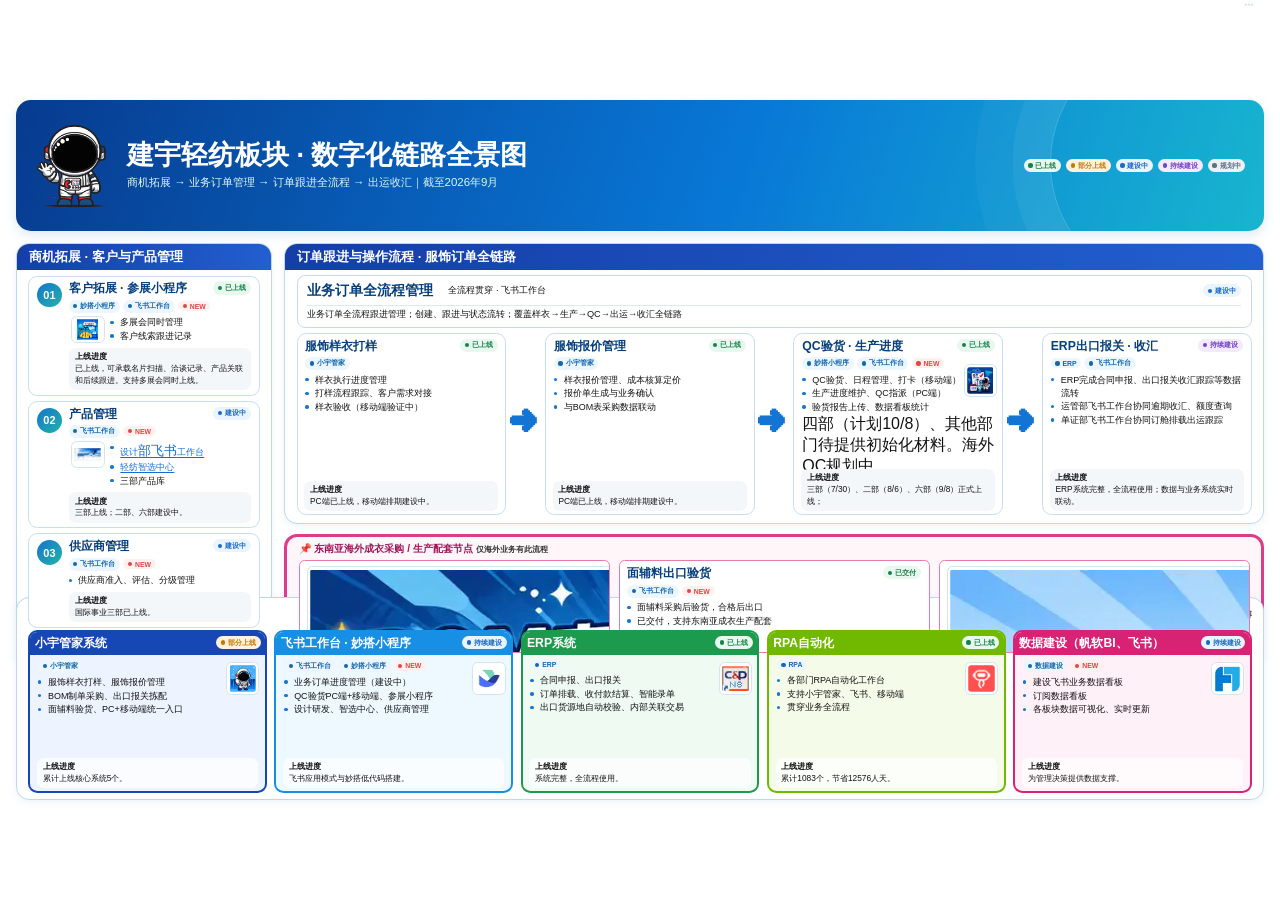
==== kingland-digital-chain-map/index.html @ ddbdbc4a "Add Kingland digital chain map showcase" ====
<!doctype html>
<html lang="zh-CN"><head><meta charset="utf-8"><meta name="viewport" content="width=device-width,initial-scale=1,maximum-scale=1">
<meta name="color-scheme" content="light"><title>建宇轻纺板块 · 数字化链路全景图</title>
<style>
*{box-sizing:border-box}html,body{margin:0;width:100%;height:100%;overflow:hidden;font-family:"Microsoft YaHei","PingFang SC",Arial,sans-serif;background:#fff;color:#111}button,select{font:inherit}.screen{width:100vw;height:100vh;display:grid;place-items:center;background:#fff;overflow:hidden}.stage{container-type:size;width:min(100vw,177.7778vh);height:min(100vh,56.25vw);padding:1.15cqh 1.25cqw;display:grid;grid-template-rows:14.5cqh 1fr 22.5cqh;gap:1.35cqh;background:#fff}.hero{display:flex;align-items:center;gap:1.2cqw;padding:.75cqh 1.5cqw;border-radius:1.2cqw;color:#fff;background:linear-gradient(108deg,#073b8f 0%,#0878d7 58%,#18b5cf 100%);box-shadow:0 .6cqh 1.6cqh #0b5da622;overflow:hidden;position:relative}.hero:after{content:"";position:absolute;right:-3cqw;top:-9cqh;width:20cqw;height:20cqw;border:1px solid #ffffff33;border-radius:50%;box-shadow:0 0 0 3cqw #ffffff0d,0 0 0 6cqw #ffffff08}.hero img{width:6.2cqw;height:12cqh;object-fit:contain;z-index:1}.hero h1{font-size:2.15cqw;line-height:1.1;margin:0 0 .7cqh;font-weight:900}.hero p{font-size:.92cqw;margin:0;color:#e0f7ff}.legend{margin-left:auto;display:flex;gap:.4cqw;z-index:1;flex-wrap:wrap;justify-content:flex-end}.top-grid{display:grid;grid-template-columns:20.5cqw 1fr;gap:1cqw;min-height:0}.right{display:grid;grid-template-rows:1fr 19cqh;gap:1.5cqh;min-width:0}.panel{background:#fff;border:1px solid #bdd7ef;border-radius:1.05cqw;padding:1.05cqh .9cqw;box-shadow:0 .35cqh 1.2cqh #0d65ae12;min-height:0;overflow:hidden}.panel-title{margin:-1.05cqh -.9cqw .85cqh;padding:.72cqh .95cqw;background:linear-gradient(100deg,#153ea7,#225fd0);color:#fff;font-size:1.04cqw;font-weight:900;line-height:1.2}.entry-grid{display:grid;grid-template-rows:repeat(3,auto);align-content:start;gap:.72cqh;height:auto}.process-panel{display:grid;grid-template-rows:auto 7.6cqh 1fr;gap:.72cqh}.process-panel .panel-title{margin-bottom:0}.control-bar{display:grid;grid-template-columns:1fr auto;align-items:center;width:100%;padding:.55cqh .8cqw;text-align:left;border:1px solid #c7d9e8;border-radius:.65cqw;background:#fff;cursor:pointer}.control-main{display:flex;align-items:center;gap:1.2cqw}.control-bar h3{font-size:1.14cqw;color:#063f7b;margin:0}.control-main span,.control-bar p{font-size:.74cqw}.control-bar p{grid-column:1/-1;margin:.2cqh 0 0;padding-top:.25cqh;border-top:1px solid #e1e8ee}.flow-grid{display:grid;grid-template-columns:repeat(4,1fr);gap:3.1cqw;height:100%;overflow:visible}.flow-step{position:relative;min-width:0;height:100%}.flow-arrow{position:absolute;right:-2.45cqw;top:42%;z-index:5;color:#1474d4;font-size:2.2cqw;line-height:1;font-weight:900}.overseas{border:3px solid #df3b8b;background:#fff6fa;padding-top:.8cqh}.overseas-label{margin:-.1cqh 0 .65cqh;color:#9f1558;font-size:.82cqw;font-weight:900}.overseas-label small{font-size:.65cqw;color:#333}.over-grid{display:grid;grid-template-columns:repeat(3,1fr);gap:.7cqw;height:calc(100% - 3cqh)}.plain-title{display:flex;align-items:center;justify-content:space-between;margin-bottom:.75cqh;color:#063f7b;font-size:1.2cqw;font-weight:900}.plain-title span{font-size:.68cqw;color:#222;font-weight:600}.platform-grid{display:grid;grid-template-columns:repeat(5,1fr);gap:.6cqw;height:calc(100% - 3.2cqh)}
.info-card{width:100%;height:100%;display:flex;align-items:flex-start;text-align:left;position:relative;border:1px solid #c7def2;border-radius:.75cqw;background:#fff;color:#111;padding:.7cqh .62cqw;overflow:hidden;cursor:pointer;transition:.18s}.info-card:hover{transform:translateY(-2px);border-color:#168cdf;box-shadow:0 .5cqh 1.4cqh #0878d724}.info-card h3{font-size:.98cqw;line-height:1.18;margin:0;color:#063f7b;font-weight:900}.card-copy{display:flex;flex-direction:column;min-width:0;width:100%;height:100%}.card-head{display:flex;justify-content:space-between;align-items:flex-start;gap:.35cqw;min-height:2.6cqh}.card-head h3{flex:1;min-width:0}.entry{padding-left:3.15cqw;height:auto;min-height:0}.num{position:absolute;left:.62cqw;top:.85cqh;width:2cqw;height:2cqw;border-radius:50%;display:grid;place-items:center;background:linear-gradient(135deg,#1674ca,#20b4aa);color:#fff;font-size:.88cqw}.chips{display:flex;flex-wrap:wrap;gap:.25cqw;min-height:1.6cqh;align-items:center}.chip{display:inline-flex;align-items:center;border-radius:99px;padding:.22cqh .38cqw;font-size:.55cqw;font-weight:900;background:#edf6ff;color:#1268ad;white-space:nowrap}.chip:before{content:"";width:.34cqw;height:.34cqw;border-radius:50%;background:currentColor;margin-right:.23cqw}.chip.online{background:#e8f8ef;color:#14834a}.chip.partial{background:#fff2dc;color:#c47704}.chip.building{background:#e9f4ff;color:#1c69c7}.chip.ongoing{background:#f2eaff;color:#7443c2}.chip.planned{background:#edf1f6;color:#5c6f86}.chip.new{background:#fff0f0;color:#df4646}.summary-list{list-style:none;padding:0!important;width:100%;margin:.45cqh 0 0}.summary-list li{position:relative;display:grid;grid-template-columns:.62cqw minmax(0,1fr);align-items:start;column-gap:.18cqw;min-height:1.45em;margin:.08cqh 0;font-size:.72cqw;line-height:1.45}.summary-list li:before{content:"";width:.28cqw;height:.28cqw;margin-top:.48em;border-radius:50%;background:#1678d2}.summary-list li>span{min-width:0;overflow-wrap:anywhere}.progress{position:absolute;left:.55cqw;right:.55cqw;bottom:.5cqh;margin:0;padding:.42cqh .45cqw;border-radius:.55cqw;background:#f3f7fa;color:#111;font-size:.67cqw;line-height:1.42}.entry .progress{position:static;margin:.62cqh 0 0;padding:.46cqh .5cqw}.module-image{position:absolute;object-fit:contain;padding:.18cqw;border:1px solid #d4e5f2;border-radius:.45cqw;background:#fff;cursor:zoom-in}.entry:has(.module-image) .summary-list{margin-left:3.35cqw;width:calc(100% - 3.35cqw)}.entry .module-image{left:3.35cqw;top:5.6cqh;width:2.7cqw;height:3.9cqh}.flow .module-image,.platform-card .module-image{right:.45cqw;top:4.3cqh;width:2.65cqw;height:2.65cqw}.flow{border-top:1px solid #c7def2}.over{border:1.5px solid #e77bad;border-radius:.45cqw}.over .progress{display:none}.platform-card{border:2px solid var(--accent);padding-top:.7cqh}.platform-card .card-head{margin:-.7cqh -.62cqw .65cqh;padding:.62cqh;background:var(--accent);border-radius:.42cqw .42cqw 0 0}.platform-card .card-head h3{color:#fff}.platform-card .progress{background:#ffffffb8}.platform-grid>div:nth-child(1) .platform-card{--accent:#1746b5!important;background:#eef4ff}.platform-grid>div:nth-child(2) .platform-card{--accent:#168fe5!important;background:#eef9ff}.platform-grid>div:nth-child(3) .platform-card{--accent:#1c9b4f!important;background:#effaf3}.platform-grid>div:nth-child(4) .platform-card{--accent:#70b900!important;background:#f5fbe9}.platform-grid>div:nth-child(5) .platform-card{--accent:#d82375!important;background:#fff1f7}.info-card a,.modal a{color:#126fd1;text-decoration:underline;text-underline-offset:2px}.dim{opacity:.14;filter:grayscale(1)}
.viewer-tools{position:fixed;right:12px;top:0;width:38px;height:12px;z-index:50;opacity:.16;border-radius:0 0 10px 10px;background:#fff;overflow:hidden;transition:.2s}.viewer-tools>span{display:grid;place-items:center;font-size:9px;color:#176bb0}.viewer-tools>div{display:none}.viewer-tools:hover,.viewer-tools:focus-within{right:18px;top:10px;width:auto;height:auto;opacity:.97;padding:8px 10px;border:1px solid #cbe1f1;border-radius:12px;box-shadow:0 10px 30px #174f7725}.viewer-tools:hover>span,.viewer-tools:focus-within>span{display:none}.viewer-tools:hover>div,.viewer-tools:focus-within>div{display:flex;gap:7px}.viewer-tools select,.viewer-tools button{border:1px solid #c7ddeb;background:#fff;color:#285d83;border-radius:8px;padding:6px 9px;font-size:12px}
.modal{position:fixed;inset:0;z-index:100;display:grid;place-items:center;background:#061d35b8;backdrop-filter:blur(5px)}.modal article{position:relative;width:min(1540px,97vw);min-height:min(760px,91vh);max-height:95vh;overflow:auto;background:#fff;border-radius:24px;padding:38px 46px;box-shadow:0 30px 90px #001b2f66}.modal-title-row{display:flex;align-items:center;gap:18px;border-bottom:1px solid #d5e3ed;padding-bottom:18px}.modal h2{margin:0 60px 12px 0;color:#063f7b;font-size:34px}.detail-icon{width:82px;height:82px;object-fit:contain;border:1px solid #d6e4ee;border-radius:16px;padding:7px}.close{position:absolute;right:20px;top:18px;border:0;border-radius:50%;width:42px;height:42px;font-size:26px;cursor:pointer}.modal-content{display:grid;grid-template-columns:minmax(0,1.05fr) minmax(440px,1fr);gap:42px}.modal h4{margin:24px 0 10px;font-size:22px;color:#063f7b}.modal li{line-height:1.75;font-size:19px}.detail-progress{padding:16px;background:#f4f7f9;border-radius:10px;font-size:18px;line-height:1.7}.gallery{display:grid;grid-template-columns:repeat(var(--cols,2),minmax(0,1fr));grid-auto-rows:minmax(0,1fr);gap:10px;height:min(58vh,560px);margin-top:24px;overflow:hidden}.gallery img{width:100%;height:100%;min-height:0;object-fit:contain;border:1px solid #d5e2eb;border-radius:11px;background:#f8fbfd;padding:4px;cursor:zoom-in}.gallery-empty{display:grid;place-items:center;height:100%;border:2px dashed #c8d9e5;border-radius:14px;color:#222}.go{display:inline-block;margin-top:12px;padding:11px 17px;background:#0e70c6;color:#fff!important;border-radius:9px;text-decoration:none!important;font-size:15px}
.lightbox{position:fixed;inset:0;z-index:500;display:grid;grid-template-columns:90px minmax(0,1fr) 90px;grid-template-rows:1fr auto;gap:12px;place-items:center;padding:3vh 2vw;background:#03172de8;backdrop-filter:blur(9px)}.lightbox img{grid-column:2;grid-row:1;max-width:calc(100vw - 220px);max-height:88vh;object-fit:contain;border-radius:14px;background:#fff;box-shadow:0 30px 100px #0008}.lightbox button{border:1px solid #ffffff80;border-radius:50%;background:#ffffff24;color:#fff;cursor:pointer}.lb-close{position:fixed;right:24px;top:20px;width:46px;height:46px;font-size:30px}.lb-nav{width:58px;height:58px;font-size:48px;line-height:.8}.lb-prev{grid-column:1;grid-row:1}.lb-next{grid-column:3;grid-row:1}.lb-count{grid-column:2;grid-row:2;padding:6px 13px;border-radius:999px;background:#ffffff20;color:#fff;font-size:14px;font-weight:800}
@media(max-width:900px){.stage{width:100vw;height:56.25vw;min-width:640px;min-height:360px}.screen{overflow:auto;place-items:start}.modal article{width:96vw;min-height:0;padding:28px 24px}.modal-content{grid-template-columns:1fr;gap:20px}.gallery{height:auto;max-height:48vh;grid-template-columns:repeat(2,1fr)!important;overflow:auto}}
</style></head><body><main class="screen"><div id="stage" class="stage"></div><div class="viewer-tools"><span>•••</span><div><select id="status"><option value="all">全部状态</option><option value="online">已上线</option><option value="partial">部分上线</option><option value="building">建设中</option><option value="ongoing">持续建设</option><option value="planned">规划中</option></select><select id="tool"><option value="all">全部工具</option></select><button id="reset">恢复筛选</button></div></div></main><div id="overlay"></div>
<script>
const DATA={"title":"建宇轻纺板块 · 数字化链路全景图","subtitle":"商机拓展 → 业务订单管理 → 订单跟进全流程 → 出运收汇｜截至2026年9月","entries":[{"id":"customer","num":"01","title":"客户拓展 · 参展小程序","status":"online","statusText":"已上线","tools":["妙搭小程序","飞书工作台"],"new":true,"summary":["多展会同时管理","客户线索跟进记录"],"progress":"已上线，可承载名片扫描、洽谈记录、产品关联和后续跟进。支持多展会同时上线。","image":"[data-uri]","url":"https://iwmu7k4fj26.feishuapp.com/app/app_4js9z3rcrcaxn","gallery":[]},{"id":"product","num":"02","title":"产品管理","status":"building","statusText":"建设中","tools":["飞书工作台"],"new":true,"summary":["\u003ca href=\"https://iwmu7k4fj26.feishu.cn/app/NVigbwoYfaCZFVsoIWEci5drnWc?lang=zh-CN&amp;open_in_browser=true&amp;pageId=pgeBwVroTrKCmUpT\" target=\"_blank\" rel=\"noopener noreferrer\">设计\u003cfont size=\"2\">部飞书\u003c/font>工作台\u003c/a>","\u003ca href=\"https://iwmu7k4fj26.feishu.cn/app/D4cKbx2XtaRmTgs2O4Jc9wPCnkU?pageId=pgeB2h9UZFYp2Id9\" target=\"_blank\" rel=\"noopener noreferrer\">轻纺智选中心\u003c/a>","三部产品库"],"progress":"三部上线；二部、六部建设中。","image":"[data-uri]","gallery":["[data-uri]","[data-uri]","[data-uri]"]},{"id":"supplier","num":"03","title":"供应商管理","status":"building","statusText":"建设中","tools":["飞书工作台"],"new":true,"summary":["供应商准入、评估、分级管理"],"progress":"国际事业三部已上线。","gallery":["[data-uri]"]}],"flow":[{"id":"order","title":"业务订单全流程管理","status":"building","statusText":"建设中","tools":["飞书工作台"],"summary":["业务订单全流程跟进管理；创建、跟进与状态流转；覆盖样衣→生产→QC→出运→收汇全链路"],"progress":"","color":"#176fc8","gallery":[]},{"id":"sample","title":"服饰样衣打样","status":"online","statusText":"已上线","tools":["小宇管家"],"summary":["样衣执行进度管理","打样流程跟踪、客户需求对接","样衣验收（移动端验证中）"],"progress":"PC端已上线，移动端排期建设中。","color":"#2c8bd6","gallery":[]},{"id":"quote","title":"服饰报价管理","status":"online","statusText":"已上线","tools":["小宇管家"],"summary":["样衣报价管理、成本核算定价","报价单生成与业务确认","与BOM表采购数据联动\u003cbr>"],"progress":"PC端已上线，移动端排期建设中。","color":"#17a69d","gallery":[]},{"id":"qc","title":"QC验货 · 生产进度","status":"online","statusText":"已上线","tools":["妙搭小程序","飞书工作台"],"new":true,"summary":["QC验货、日程管理、打卡（移动端）","生产进度维护、QC指派（PC端）","验货报告上传、数据看板统计"],"progress":"三部（7/30）、二部（8/6）、六部（9/8）正式上线；\u003cdiv>四部（计划10/8）、其他部门待提供初始化材料。海外QC规划中。\u003c/div>","color":"#178e74","image":"[data-uri]","gallery":["[data-uri]","[data-uri]","[data-uri]","[data-uri]","[data-uri]","[data-uri]","[data-uri]","[data-uri]","[data-uri]"]},{"id":"erp-flow","title":"ERP出口报关 · 收汇","status":"ongoing","statusText":"持续建设","tools":["ERP","飞书工作台"],"summary":["ERP完成合同申报、出口报关收汇跟踪等数据流转","运管部飞书工作台协同逾期收汇、额度查询","单证部飞书工作台协同订舱排载出运跟踪"],"progress":"ERP系统完整，全流程使用；数据与业务系统实时联动。","color":"#1267a7","gallery":[]}],"overseas":[{"id":"bom","title":"BOM表制单采购及询价系统","status":"online","statusText":"已上线","tools":["小宇管家"],"new":true,"summary":["BOM生成→采购汇总→自动拆单询价","4/8正式上线，二/四/六/八部已开始使用"],"progress":"面向东南亚海外成衣采购和生产配套。","gallery":["[data-uri]"],"image":"[data-uri]"},{"id":"fabric","title":"面辅料出口验货","status":"online","statusText":"已交付","tools":["飞书工作台"],"new":true,"summary":["面辅料采购后验货，合格后出口","已交付，支持东南亚成衣生产配套"],"progress":"连接国内面辅料采购、验货与海外生产。","gallery":[]},{"id":"customs","title":"出口报关拣配系统","status":"online","statusText":"已上线","tools":["小宇管家","妙搭小程序"],"new":true,"summary":["4/18大版本优化上线，申报要素智能匹配","二部全流程使用，三部试单成功"],"progress":"支持出口报关、拣配及配套面辅料出口。","gallery":["[data-uri]"],"image":"[data-uri]"}],"platform":[{"id":"xiaoyu","title":"小宇管家系统","status":"partial","statusText":"部分上线","tools":["小宇管家"],"summary":["服饰样衣打样、服饰报价管理","BOM制单采购、出口报关拣配","面辅料验货、PC+移动端统一入口"],"progress":"累计上线核心系统5个。","color":"#155fc1","image":"[data-uri]","gallery":["[data-uri]"]},{"id":"feishu","title":"飞书工作台 · 妙搭小程序","status":"building","statusText":"持续建设","tools":["飞书工作台","妙搭小程序"],"new":true,"summary":["业务订单进度管理（建设中）","QC验货PC端+移动端、参展小程序","设计研发、智选中心、供应商管理"],"progress":"飞书应用模式与妙搭低代码搭建。","color":"#218ee0","gallery":[],"image":"[data-uri]"},{"id":"erp","title":"ERP系统","status":"online","statusText":"已上线","tools":["ERP"],"summary":["合同申报、出口报关","订单排载、收付款结算、智能录单","出口货源地自动校验、内部关联交易"],"progress":"系统完整，全流程使用。","color":"#159671","gallery":[],"image":"[data-uri]"},{"id":"rpa","title":"RPA自动化","status":"online","statusText":"已上线","tools":["RPA"],"summary":["各部门RPA自动化工作台","支持小宇管家、飞书、移动端","贯穿业务全流程"],"progress":"累计1083个，节省12576人天。","color":"#57aa35","gallery":[],"image":"[data-uri]"},{"id":"data","title":"数据建设（帆软BI、飞书）","status":"building","statusText":"持续建设","tools":["数据建设"],"new":true,"summary":["建设飞书业务数据看板","订阅数据看板","各板块数据可视化、实时更新"],"progress":"为管理决策提供数据支撑。","color":"#3768b7","gallery":[],"image":"[data-uri]"}],"sectionTitles":{"entries":"商机拓展 · 客户与产品管理","process":"订单跟进与操作流程 · 服饰订单全链路","overseas":"东南亚海外成衣采购 / 生产配套节点","platform":"系统底座与载体分布"}}; const ASTRONAUT="[data-uri]";
const esc=s=>String(s??'').replace(/[&<>"']/g,c=>({'&':'&amp;','<':'&lt;','>':'&gt;','"':'&quot;',"'":'&#39;'}[c]));
const chip=(text,kind='tool')=>'<span class="chip '+esc(kind)+'">'+esc(text)+'</span>';
const rich=s=>String(s??'');
function card(item,kind,group){const image=item.image?'<img class="module-image" src="'+item.image+'" alt="模块图标" data-zoom="'+encodeURIComponent(item.image)+'">':'';return '<div class="info-card '+kind+(item.image?' has-image':'')+'" role="button" tabindex="0" data-group="'+group+'" data-id="'+esc(item.id)+'" data-status="'+esc(item.status)+'" data-tools="'+esc(item.tools.join('|'))+'" style="--accent:'+(item.color||'#1b78ca')+'">'+(item.num?'<b class="num">'+esc(item.num)+'</b>':'')+'<div class="card-copy"><div class="card-head"><h3>'+rich(item.title)+'</h3>'+chip(item.statusText,item.status)+'</div><div class="chips">'+item.tools.map(x=>chip(x)).join('')+(item.new?chip('NEW','new'):'')+'</div><ul class="summary-list">'+item.summary.map(x=>'<li><span>'+rich(x)+'</span></li>').join('')+'</ul><p class="progress"><strong>上线进度</strong><br>'+rich(item.progress||'—')+'</p></div>'+image+'</div>'}
function render(){const t=DATA.sectionTitles||{};const control=DATA.flow[0],steps=DATA.flow.slice(1);document.getElementById('stage').innerHTML='<header class="hero"><img src="'+ASTRONAUT+'" alt="KINGLAND宇航员IP"><div><h1>'+rich(DATA.title)+'</h1><p>'+rich(DATA.subtitle)+'</p></div><div class="legend">'+[['已上线','online'],['部分上线','partial'],['建设中','building'],['持续建设','ongoing'],['规划中','planned']].map(x=>chip(x[0],x[1])).join('')+'</div></header><div class="top-grid"><section class="panel entries"><div class="panel-title">'+rich(t.entries||'商机拓展 · 客户与产品管理')+'</div><div class="entry-grid">'+DATA.entries.map(x=>card(x,'entry','entries')).join('')+'</div></section><div class="right"><section class="panel process-panel"><div class="panel-title">'+rich(t.process||'订单跟进与操作流程 · 服饰订单全链路')+'</div><div class="control-bar" role="button" tabindex="0" data-group="flow" data-id="'+esc(control.id)+'" data-status="'+esc(control.status)+'" data-tools="'+esc(control.tools.join('|'))+'"><div class="control-main"><h3>'+rich(control.title)+'</h3><span>全流程贯穿 · '+esc(control.tools.join(' · '))+'</span></div>'+chip(control.statusText,control.status)+'<p>'+control.summary.map(rich).join('；')+'</p></div><div class="flow-grid">'+steps.map((x,i)=>'<div class="flow-step">'+card(x,'flow','flow')+(i<steps.length-1?'<span class="flow-arrow">➜</span>':'')+'</div>').join('')+'</div></section><section class="panel overseas"><div class="overseas-label">📌 '+rich(t.overseas||'东南亚海外成衣采购 / 生产配套节点')+' <small>仅海外业务有此流程</small></div><div class="over-grid">'+DATA.overseas.map(x=>card(x,'over','overseas')).join('')+'</div></section></div></div><section class="panel platform"><div class="plain-title">'+rich(t.platform||'系统底座与载体分布')+'<span>点击查看系统承载内容</span></div><div class="platform-grid">'+DATA.platform.map(x=>'<div>'+card(x,'platform-card','platform')+'</div>').join('')+'</div></section>';bindCards()}
const allItems=[...DATA.entries,...DATA.flow,...DATA.overseas,...DATA.platform];let light={images:[],index:0};
function itemOf(group,id){return DATA[group].find(x=>x.id===id)}
function bindCards(){document.querySelectorAll('[data-group][data-id]').forEach(el=>{el.addEventListener('click',e=>{const z=e.target.closest('[data-zoom]');if(z){e.stopPropagation();openLight([decodeURIComponent(z.dataset.zoom)],0);return}const a=e.target.closest('a');if(a)return;openModal(itemOf(el.dataset.group,el.dataset.id))});el.addEventListener('keydown',e=>{if(e.key==='Enter'||e.key===' '){e.preventDefault();openModal(itemOf(el.dataset.group,el.dataset.id))}})})}
function galleryCols(n){return n<=1?1:n<=4?2:n<=9?3:4}
function openModal(x){if(!x)return;const imgs=(x.gallery||[]).filter(Boolean);document.getElementById('overlay').innerHTML='<div class="modal"><article><button class="close" aria-label="关闭">×</button><div class="modal-title-row">'+(x.image?'<img class="detail-icon" src="'+x.image+'">':'')+'<div><h2>'+rich(x.title)+'</h2><div class="chips">'+chip(x.statusText,x.status)+x.tools.map(v=>chip(v)).join('')+'</div></div></div><div class="modal-content"><div><h4>功能内容</h4><ul>'+x.summary.map(v=>'<li>'+rich(v)+'</li>').join('')+'</ul><div class="detail-progress"><strong>上线进度</strong><br>'+rich(x.progress||'—')+'</div>'+(x.url?'<a class="go" href="'+esc(x.url)+'" target="_blank" rel="noopener">打开关联页面 ↗</a>':'')+'</div><div class="gallery" style="--cols:'+galleryCols(imgs.length)+'">'+(imgs.length?imgs.map((src,i)=>'<img src="'+src+'" data-gallery="'+i+'" alt="展示图片 '+(i+1)+'">').join(''):'<div class="gallery-empty">暂无展示图片</div>')+'</div></div></article></div>';const modal=document.querySelector('.modal');modal.querySelector('.close').onclick=()=>overlay.innerHTML='';modal.addEventListener('click',e=>{if(e.target===modal)overlay.innerHTML=''});modal.querySelectorAll('[data-gallery]').forEach(el=>el.onclick=()=>openLight(imgs,+el.dataset.gallery))}
function openLight(images,index=0){light={images,index};drawLight()}
function drawLight(){const src=light.images[light.index];document.getElementById('overlay').innerHTML='<div class="lightbox"><button class="lb-close" aria-label="关闭">×</button>'+(light.images.length>1?'<button class="lb-nav lb-prev" aria-label="上一张">‹</button><button class="lb-nav lb-next" aria-label="下一张">›</button>':'')+'<img src="'+src+'" alt="放大图片"><span class="lb-count">'+(light.index+1)+' / '+light.images.length+'</span></div>';document.querySelector('.lb-close').onclick=()=>overlay.innerHTML='';document.querySelector('.lb-prev')?.addEventListener('click',()=>move(-1));document.querySelector('.lb-next')?.addEventListener('click',()=>move(1));let start=0;const box=document.querySelector('.lightbox');box.addEventListener('touchstart',e=>start=e.touches[0].clientX,{passive:true});box.addEventListener('touchend',e=>{const d=e.changedTouches[0].clientX-start;if(Math.abs(d)>45)move(d>0?-1:1)},{passive:true})}
function move(d){light.index=(light.index+d+light.images.length)%light.images.length;drawLight()}
document.addEventListener('keydown',e=>{if(!document.querySelector('.lightbox'))return;if(e.key==='ArrowLeft')move(-1);if(e.key==='ArrowRight')move(1);if(e.key==='Escape')overlay.innerHTML=''})
const tools=[...new Set(allItems.flatMap(x=>x.tools))];document.getElementById('tool').insertAdjacentHTML('beforeend',tools.map(x=>'<option>'+esc(x)+'</option>').join(''));
function filter(){const s=status.value,t=tool.value;document.querySelectorAll('[data-status]').forEach(el=>el.classList.toggle('dim',(s!=='all'&&el.dataset.status!==s)||(t!=='all'&&!el.dataset.tools.split('|').includes(t))))}status.onchange=tool.onchange=filter;reset.onclick=()=>{status.value=tool.value='all';filter()};render();

</script></body></html>
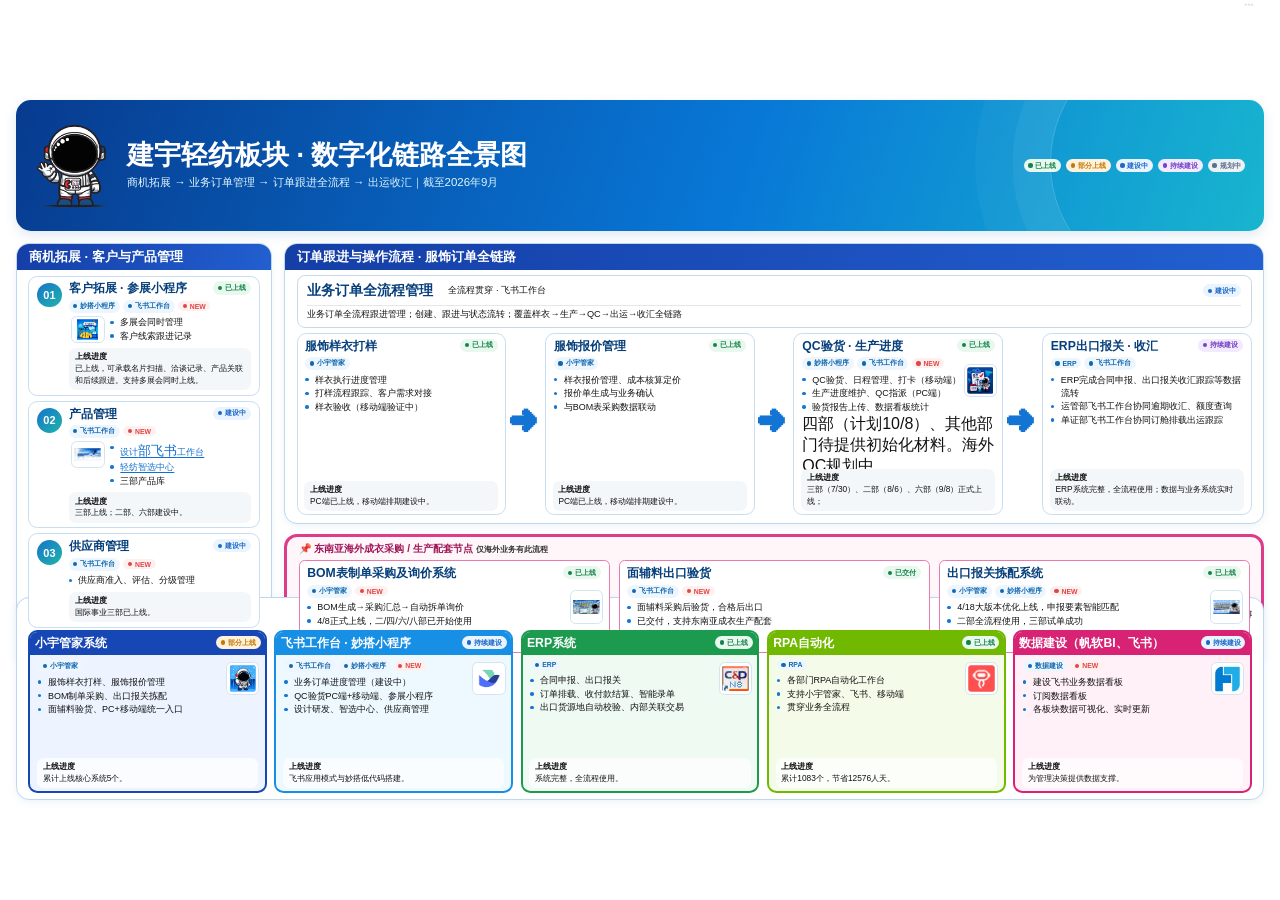
==== commit eee830f6: "Fix overseas card image proportions" ====
--- a/kingland-digital-chain-map/index.html
+++ b/kingland-digital-chain-map/index.html
@@ -7,6 +7,7 @@
 .viewer-tools{position:fixed;right:12px;top:0;width:38px;height:12px;z-index:50;opacity:.16;border-radius:0 0 10px 10px;background:#fff;overflow:hidden;transition:.2s}.viewer-tools>span{display:grid;place-items:center;font-size:9px;color:#176bb0}.viewer-tools>div{display:none}.viewer-tools:hover,.viewer-tools:focus-within{right:18px;top:10px;width:auto;height:auto;opacity:.97;padding:8px 10px;border:1px solid #cbe1f1;border-radius:12px;box-shadow:0 10px 30px #174f7725}.viewer-tools:hover>span,.viewer-tools:focus-within>span{display:none}.viewer-tools:hover>div,.viewer-tools:focus-within>div{display:flex;gap:7px}.viewer-tools select,.viewer-tools button{border:1px solid #c7ddeb;background:#fff;color:#285d83;border-radius:8px;padding:6px 9px;font-size:12px}
 .modal{position:fixed;inset:0;z-index:100;display:grid;place-items:center;background:#061d35b8;backdrop-filter:blur(5px)}.modal article{position:relative;width:min(1540px,97vw);min-height:min(760px,91vh);max-height:95vh;overflow:auto;background:#fff;border-radius:24px;padding:38px 46px;box-shadow:0 30px 90px #001b2f66}.modal-title-row{display:flex;align-items:center;gap:18px;border-bottom:1px solid #d5e3ed;padding-bottom:18px}.modal h2{margin:0 60px 12px 0;color:#063f7b;font-size:34px}.detail-icon{width:82px;height:82px;object-fit:contain;border:1px solid #d6e4ee;border-radius:16px;padding:7px}.close{position:absolute;right:20px;top:18px;border:0;border-radius:50%;width:42px;height:42px;font-size:26px;cursor:pointer}.modal-content{display:grid;grid-template-columns:minmax(0,1.05fr) minmax(440px,1fr);gap:42px}.modal h4{margin:24px 0 10px;font-size:22px;color:#063f7b}.modal li{line-height:1.75;font-size:19px}.detail-progress{padding:16px;background:#f4f7f9;border-radius:10px;font-size:18px;line-height:1.7}.gallery{display:grid;grid-template-columns:repeat(var(--cols,2),minmax(0,1fr));grid-auto-rows:minmax(0,1fr);gap:10px;height:min(58vh,560px);margin-top:24px;overflow:hidden}.gallery img{width:100%;height:100%;min-height:0;object-fit:contain;border:1px solid #d5e2eb;border-radius:11px;background:#f8fbfd;padding:4px;cursor:zoom-in}.gallery-empty{display:grid;place-items:center;height:100%;border:2px dashed #c8d9e5;border-radius:14px;color:#222}.go{display:inline-block;margin-top:12px;padding:11px 17px;background:#0e70c6;color:#fff!important;border-radius:9px;text-decoration:none!important;font-size:15px}
 .lightbox{position:fixed;inset:0;z-index:500;display:grid;grid-template-columns:90px minmax(0,1fr) 90px;grid-template-rows:1fr auto;gap:12px;place-items:center;padding:3vh 2vw;background:#03172de8;backdrop-filter:blur(9px)}.lightbox img{grid-column:2;grid-row:1;max-width:calc(100vw - 220px);max-height:88vh;object-fit:contain;border-radius:14px;background:#fff;box-shadow:0 30px 100px #0008}.lightbox button{border:1px solid #ffffff80;border-radius:50%;background:#ffffff24;color:#fff;cursor:pointer}.lb-close{position:fixed;right:24px;top:20px;width:46px;height:46px;font-size:30px}.lb-nav{width:58px;height:58px;font-size:48px;line-height:.8}.lb-prev{grid-column:1;grid-row:1}.lb-next{grid-column:3;grid-row:1}.lb-count{grid-column:2;grid-row:2;padding:6px 13px;border-radius:999px;background:#ffffff20;color:#fff;font-size:14px;font-weight:800}
+.over .module-image{right:.45cqw;top:4.15cqh;width:2.65cqw;height:2.65cqw}.over:has(.module-image) .summary-list{padding-right:3.05cqw!important}
 @media(max-width:900px){.stage{width:100vw;height:56.25vw;min-width:640px;min-height:360px}.screen{overflow:auto;place-items:start}.modal article{width:96vw;min-height:0;padding:28px 24px}.modal-content{grid-template-columns:1fr;gap:20px}.gallery{height:auto;max-height:48vh;grid-template-columns:repeat(2,1fr)!important;overflow:auto}}
 </style></head><body><main class="screen"><div id="stage" class="stage"></div><div class="viewer-tools"><span>•••</span><div><select id="status"><option value="all">全部状态</option><option value="online">已上线</option><option value="partial">部分上线</option><option value="building">建设中</option><option value="ongoing">持续建设</option><option value="planned">规划中</option></select><select id="tool"><option value="all">全部工具</option></select><button id="reset">恢复筛选</button></div></div></main><div id="overlay"></div>
 <script>
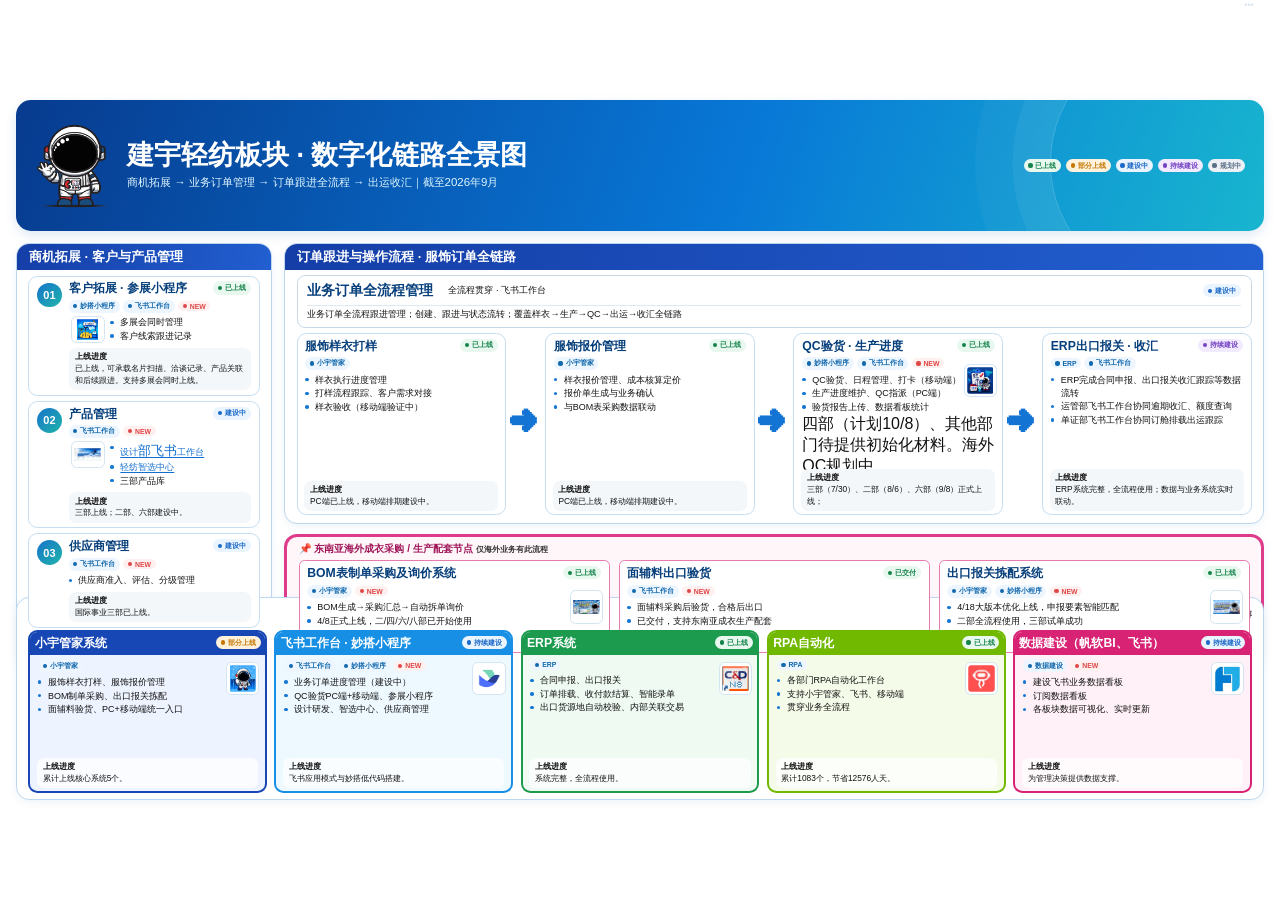
==== commit c366c442: "Use stable auto-updating entry for Feishu embed" ====
--- a/kingland-digital-chain-map/index.html
+++ b/kingland-digital-chain-map/index.html
@@ -1,32 +1,36 @@
 <!doctype html>
-<html lang="zh-CN"><head><meta charset="utf-8"><meta name="viewport" content="width=device-width,initial-scale=1,maximum-scale=1">
-<meta name="color-scheme" content="light"><title>建宇轻纺板块 · 数字化链路全景图</title>
+<html lang="zh-CN">
+<head>
+<meta charset="utf-8">
+<meta name="viewport" content="width=device-width,initial-scale=1,maximum-scale=1">
+<meta http-equiv="Cache-Control" content="no-cache, no-store, must-revalidate">
+<meta http-equiv="Pragma" content="no-cache">
+<meta http-equiv="Expires" content="0">
+<title>建宇轻纺板块 · 数字化链路全景图</title>
 <style>
-*{box-sizing:border-box}html,body{margin:0;width:100%;height:100%;overflow:hidden;font-family:"Microsoft YaHei","PingFang SC",Arial,sans-serif;background:#fff;color:#111}button,select{font:inherit}.screen{width:100vw;height:100vh;display:grid;place-items:center;background:#fff;overflow:hidden}.stage{container-type:size;width:min(100vw,177.7778vh);height:min(100vh,56.25vw);padding:1.15cqh 1.25cqw;display:grid;grid-template-rows:14.5cqh 1fr 22.5cqh;gap:1.35cqh;background:#fff}.hero{display:flex;align-items:center;gap:1.2cqw;padding:.75cqh 1.5cqw;border-radius:1.2cqw;color:#fff;background:linear-gradient(108deg,#073b8f 0%,#0878d7 58%,#18b5cf 100%);box-shadow:0 .6cqh 1.6cqh #0b5da622;overflow:hidden;position:relative}.hero:after{content:"";position:absolute;right:-3cqw;top:-9cqh;width:20cqw;height:20cqw;border:1px solid #ffffff33;border-radius:50%;box-shadow:0 0 0 3cqw #ffffff0d,0 0 0 6cqw #ffffff08}.hero img{width:6.2cqw;height:12cqh;object-fit:contain;z-index:1}.hero h1{font-size:2.15cqw;line-height:1.1;margin:0 0 .7cqh;font-weight:900}.hero p{font-size:.92cqw;margin:0;color:#e0f7ff}.legend{margin-left:auto;display:flex;gap:.4cqw;z-index:1;flex-wrap:wrap;justify-content:flex-end}.top-grid{display:grid;grid-template-columns:20.5cqw 1fr;gap:1cqw;min-height:0}.right{display:grid;grid-template-rows:1fr 19cqh;gap:1.5cqh;min-width:0}.panel{background:#fff;border:1px solid #bdd7ef;border-radius:1.05cqw;padding:1.05cqh .9cqw;box-shadow:0 .35cqh 1.2cqh #0d65ae12;min-height:0;overflow:hidden}.panel-title{margin:-1.05cqh -.9cqw .85cqh;padding:.72cqh .95cqw;background:linear-gradient(100deg,#153ea7,#225fd0);color:#fff;font-size:1.04cqw;font-weight:900;line-height:1.2}.entry-grid{display:grid;grid-template-rows:repeat(3,auto);align-content:start;gap:.72cqh;height:auto}.process-panel{display:grid;grid-template-rows:auto 7.6cqh 1fr;gap:.72cqh}.process-panel .panel-title{margin-bottom:0}.control-bar{display:grid;grid-template-columns:1fr auto;align-items:center;width:100%;padding:.55cqh .8cqw;text-align:left;border:1px solid #c7d9e8;border-radius:.65cqw;background:#fff;cursor:pointer}.control-main{display:flex;align-items:center;gap:1.2cqw}.control-bar h3{font-size:1.14cqw;color:#063f7b;margin:0}.control-main span,.control-bar p{font-size:.74cqw}.control-bar p{grid-column:1/-1;margin:.2cqh 0 0;padding-top:.25cqh;border-top:1px solid #e1e8ee}.flow-grid{display:grid;grid-template-columns:repeat(4,1fr);gap:3.1cqw;height:100%;overflow:visible}.flow-step{position:relative;min-width:0;height:100%}.flow-arrow{position:absolute;right:-2.45cqw;top:42%;z-index:5;color:#1474d4;font-size:2.2cqw;line-height:1;font-weight:900}.overseas{border:3px solid #df3b8b;background:#fff6fa;padding-top:.8cqh}.overseas-label{margin:-.1cqh 0 .65cqh;color:#9f1558;font-size:.82cqw;font-weight:900}.overseas-label small{font-size:.65cqw;color:#333}.over-grid{display:grid;grid-template-columns:repeat(3,1fr);gap:.7cqw;height:calc(100% - 3cqh)}.plain-title{display:flex;align-items:center;justify-content:space-between;margin-bottom:.75cqh;color:#063f7b;font-size:1.2cqw;font-weight:900}.plain-title span{font-size:.68cqw;color:#222;font-weight:600}.platform-grid{display:grid;grid-template-columns:repeat(5,1fr);gap:.6cqw;height:calc(100% - 3.2cqh)}
-.info-card{width:100%;height:100%;display:flex;align-items:flex-start;text-align:left;position:relative;border:1px solid #c7def2;border-radius:.75cqw;background:#fff;color:#111;padding:.7cqh .62cqw;overflow:hidden;cursor:pointer;transition:.18s}.info-card:hover{transform:translateY(-2px);border-color:#168cdf;box-shadow:0 .5cqh 1.4cqh #0878d724}.info-card h3{font-size:.98cqw;line-height:1.18;margin:0;color:#063f7b;font-weight:900}.card-copy{display:flex;flex-direction:column;min-width:0;width:100%;height:100%}.card-head{display:flex;justify-content:space-between;align-items:flex-start;gap:.35cqw;min-height:2.6cqh}.card-head h3{flex:1;min-width:0}.entry{padding-left:3.15cqw;height:auto;min-height:0}.num{position:absolute;left:.62cqw;top:.85cqh;width:2cqw;height:2cqw;border-radius:50%;display:grid;place-items:center;background:linear-gradient(135deg,#1674ca,#20b4aa);color:#fff;font-size:.88cqw}.chips{display:flex;flex-wrap:wrap;gap:.25cqw;min-height:1.6cqh;align-items:center}.chip{display:inline-flex;align-items:center;border-radius:99px;padding:.22cqh .38cqw;font-size:.55cqw;font-weight:900;background:#edf6ff;color:#1268ad;white-space:nowrap}.chip:before{content:"";width:.34cqw;height:.34cqw;border-radius:50%;background:currentColor;margin-right:.23cqw}.chip.online{background:#e8f8ef;color:#14834a}.chip.partial{background:#fff2dc;color:#c47704}.chip.building{background:#e9f4ff;color:#1c69c7}.chip.ongoing{background:#f2eaff;color:#7443c2}.chip.planned{background:#edf1f6;color:#5c6f86}.chip.new{background:#fff0f0;color:#df4646}.summary-list{list-style:none;padding:0!important;width:100%;margin:.45cqh 0 0}.summary-list li{position:relative;display:grid;grid-template-columns:.62cqw minmax(0,1fr);align-items:start;column-gap:.18cqw;min-height:1.45em;margin:.08cqh 0;font-size:.72cqw;line-height:1.45}.summary-list li:before{content:"";width:.28cqw;height:.28cqw;margin-top:.48em;border-radius:50%;background:#1678d2}.summary-list li>span{min-width:0;overflow-wrap:anywhere}.progress{position:absolute;left:.55cqw;right:.55cqw;bottom:.5cqh;margin:0;padding:.42cqh .45cqw;border-radius:.55cqw;background:#f3f7fa;color:#111;font-size:.67cqw;line-height:1.42}.entry .progress{position:static;margin:.62cqh 0 0;padding:.46cqh .5cqw}.module-image{position:absolute;object-fit:contain;padding:.18cqw;border:1px solid #d4e5f2;border-radius:.45cqw;background:#fff;cursor:zoom-in}.entry:has(.module-image) .summary-list{margin-left:3.35cqw;width:calc(100% - 3.35cqw)}.entry .module-image{left:3.35cqw;top:5.6cqh;width:2.7cqw;height:3.9cqh}.flow .module-image,.platform-card .module-image{right:.45cqw;top:4.3cqh;width:2.65cqw;height:2.65cqw}.flow{border-top:1px solid #c7def2}.over{border:1.5px solid #e77bad;border-radius:.45cqw}.over .progress{display:none}.platform-card{border:2px solid var(--accent);padding-top:.7cqh}.platform-card .card-head{margin:-.7cqh -.62cqw .65cqh;padding:.62cqh;background:var(--accent);border-radius:.42cqw .42cqw 0 0}.platform-card .card-head h3{color:#fff}.platform-card .progress{background:#ffffffb8}.platform-grid>div:nth-child(1) .platform-card{--accent:#1746b5!important;background:#eef4ff}.platform-grid>div:nth-child(2) .platform-card{--accent:#168fe5!important;background:#eef9ff}.platform-grid>div:nth-child(3) .platform-card{--accent:#1c9b4f!important;background:#effaf3}.platform-grid>div:nth-child(4) .platform-card{--accent:#70b900!important;background:#f5fbe9}.platform-grid>div:nth-child(5) .platform-card{--accent:#d82375!important;background:#fff1f7}.info-card a,.modal a{color:#126fd1;text-decoration:underline;text-underline-offset:2px}.dim{opacity:.14;filter:grayscale(1)}
-.viewer-tools{position:fixed;right:12px;top:0;width:38px;height:12px;z-index:50;opacity:.16;border-radius:0 0 10px 10px;background:#fff;overflow:hidden;transition:.2s}.viewer-tools>span{display:grid;place-items:center;font-size:9px;color:#176bb0}.viewer-tools>div{display:none}.viewer-tools:hover,.viewer-tools:focus-within{right:18px;top:10px;width:auto;height:auto;opacity:.97;padding:8px 10px;border:1px solid #cbe1f1;border-radius:12px;box-shadow:0 10px 30px #174f7725}.viewer-tools:hover>span,.viewer-tools:focus-within>span{display:none}.viewer-tools:hover>div,.viewer-tools:focus-within>div{display:flex;gap:7px}.viewer-tools select,.viewer-tools button{border:1px solid #c7ddeb;background:#fff;color:#285d83;border-radius:8px;padding:6px 9px;font-size:12px}
-.modal{position:fixed;inset:0;z-index:100;display:grid;place-items:center;background:#061d35b8;backdrop-filter:blur(5px)}.modal article{position:relative;width:min(1540px,97vw);min-height:min(760px,91vh);max-height:95vh;overflow:auto;background:#fff;border-radius:24px;padding:38px 46px;box-shadow:0 30px 90px #001b2f66}.modal-title-row{display:flex;align-items:center;gap:18px;border-bottom:1px solid #d5e3ed;padding-bottom:18px}.modal h2{margin:0 60px 12px 0;color:#063f7b;font-size:34px}.detail-icon{width:82px;height:82px;object-fit:contain;border:1px solid #d6e4ee;border-radius:16px;padding:7px}.close{position:absolute;right:20px;top:18px;border:0;border-radius:50%;width:42px;height:42px;font-size:26px;cursor:pointer}.modal-content{display:grid;grid-template-columns:minmax(0,1.05fr) minmax(440px,1fr);gap:42px}.modal h4{margin:24px 0 10px;font-size:22px;color:#063f7b}.modal li{line-height:1.75;font-size:19px}.detail-progress{padding:16px;background:#f4f7f9;border-radius:10px;font-size:18px;line-height:1.7}.gallery{display:grid;grid-template-columns:repeat(var(--cols,2),minmax(0,1fr));grid-auto-rows:minmax(0,1fr);gap:10px;height:min(58vh,560px);margin-top:24px;overflow:hidden}.gallery img{width:100%;height:100%;min-height:0;object-fit:contain;border:1px solid #d5e2eb;border-radius:11px;background:#f8fbfd;padding:4px;cursor:zoom-in}.gallery-empty{display:grid;place-items:center;height:100%;border:2px dashed #c8d9e5;border-radius:14px;color:#222}.go{display:inline-block;margin-top:12px;padding:11px 17px;background:#0e70c6;color:#fff!important;border-radius:9px;text-decoration:none!important;font-size:15px}
-.lightbox{position:fixed;inset:0;z-index:500;display:grid;grid-template-columns:90px minmax(0,1fr) 90px;grid-template-rows:1fr auto;gap:12px;place-items:center;padding:3vh 2vw;background:#03172de8;backdrop-filter:blur(9px)}.lightbox img{grid-column:2;grid-row:1;max-width:calc(100vw - 220px);max-height:88vh;object-fit:contain;border-radius:14px;background:#fff;box-shadow:0 30px 100px #0008}.lightbox button{border:1px solid #ffffff80;border-radius:50%;background:#ffffff24;color:#fff;cursor:pointer}.lb-close{position:fixed;right:24px;top:20px;width:46px;height:46px;font-size:30px}.lb-nav{width:58px;height:58px;font-size:48px;line-height:.8}.lb-prev{grid-column:1;grid-row:1}.lb-next{grid-column:3;grid-row:1}.lb-count{grid-column:2;grid-row:2;padding:6px 13px;border-radius:999px;background:#ffffff20;color:#fff;font-size:14px;font-weight:800}
-.over .module-image{right:.45cqw;top:4.15cqh;width:2.65cqw;height:2.65cqw}.over:has(.module-image) .summary-list{padding-right:3.05cqw!important}
-@media(max-width:900px){.stage{width:100vw;height:56.25vw;min-width:640px;min-height:360px}.screen{overflow:auto;place-items:start}.modal article{width:96vw;min-height:0;padding:28px 24px}.modal-content{grid-template-columns:1fr;gap:20px}.gallery{height:auto;max-height:48vh;grid-template-columns:repeat(2,1fr)!important;overflow:auto}}
-</style></head><body><main class="screen"><div id="stage" class="stage"></div><div class="viewer-tools"><span>•••</span><div><select id="status"><option value="all">全部状态</option><option value="online">已上线</option><option value="partial">部分上线</option><option value="building">建设中</option><option value="ongoing">持续建设</option><option value="planned">规划中</option></select><select id="tool"><option value="all">全部工具</option></select><button id="reset">恢复筛选</button></div></div></main><div id="overlay"></div>
+html,body{margin:0;width:100%;height:100%;overflow:hidden;background:#fff;font-family:"Microsoft YaHei","PingFang SC",Arial,sans-serif}
+#viewer{display:block;width:100%;height:100%;border:0;background:#fff}
+#loading{position:fixed;inset:0;display:grid;place-items:center;color:#0b5fa8;font-size:16px;background:#fff}
+</style>
+</head>
+<body>
+<div id="loading">正在加载最新展示版本…</div>
+<iframe id="viewer" title="建宇轻纺板块数字化链路全景图" allow="fullscreen"></iframe>
 <script>
-const DATA={"title":"建宇轻纺板块 · 数字化链路全景图","subtitle":"商机拓展 → 业务订单管理 → 订单跟进全流程 → 出运收汇｜截至2026年9月","entries":[{"id":"customer","num":"01","title":"客户拓展 · 参展小程序","status":"online","statusText":"已上线","tools":["妙搭小程序","飞书工作台"],"new":true,"summary":["多展会同时管理","客户线索跟进记录"],"progress":"已上线，可承载名片扫描、洽谈记录、产品关联和后续跟进。支持多展会同时上线。","image":"[data-uri]","url":"https://iwmu7k4fj26.feishuapp.com/app/app_4js9z3rcrcaxn","gallery":[]},{"id":"product","num":"02","title":"产品管理","status":"building","statusText":"建设中","tools":["飞书工作台"],"new":true,"summary":["\u003ca href=\"https://iwmu7k4fj26.feishu.cn/app/NVigbwoYfaCZFVsoIWEci5drnWc?lang=zh-CN&amp;open_in_browser=true&amp;pageId=pgeBwVroTrKCmUpT\" target=\"_blank\" rel=\"noopener noreferrer\">设计\u003cfont size=\"2\">部飞书\u003c/font>工作台\u003c/a>","\u003ca href=\"https://iwmu7k4fj26.feishu.cn/app/D4cKbx2XtaRmTgs2O4Jc9wPCnkU?pageId=pgeB2h9UZFYp2Id9\" target=\"_blank\" rel=\"noopener noreferrer\">轻纺智选中心\u003c/a>","三部产品库"],"progress":"三部上线；二部、六部建设中。","image":"[data-uri]","gallery":["[data-uri]","[data-uri]","[data-uri]"]},{"id":"supplier","num":"03","title":"供应商管理","status":"building","statusText":"建设中","tools":["飞书工作台"],"new":true,"summary":["供应商准入、评估、分级管理"],"progress":"国际事业三部已上线。","gallery":["[data-uri]"]}],"flow":[{"id":"order","title":"业务订单全流程管理","status":"building","statusText":"建设中","tools":["飞书工作台"],"summary":["业务订单全流程跟进管理；创建、跟进与状态流转；覆盖样衣→生产→QC→出运→收汇全链路"],"progress":"","color":"#176fc8","gallery":[]},{"id":"sample","title":"服饰样衣打样","status":"online","statusText":"已上线","tools":["小宇管家"],"summary":["样衣执行进度管理","打样流程跟踪、客户需求对接","样衣验收（移动端验证中）"],"progress":"PC端已上线，移动端排期建设中。","color":"#2c8bd6","gallery":[]},{"id":"quote","title":"服饰报价管理","status":"online","statusText":"已上线","tools":["小宇管家"],"summary":["样衣报价管理、成本核算定价","报价单生成与业务确认","与BOM表采购数据联动\u003cbr>"],"progress":"PC端已上线，移动端排期建设中。","color":"#17a69d","gallery":[]},{"id":"qc","title":"QC验货 · 生产进度","status":"online","statusText":"已上线","tools":["妙搭小程序","飞书工作台"],"new":true,"summary":["QC验货、日程管理、打卡（移动端）","生产进度维护、QC指派（PC端）","验货报告上传、数据看板统计"],"progress":"三部（7/30）、二部（8/6）、六部（9/8）正式上线；\u003cdiv>四部（计划10/8）、其他部门待提供初始化材料。海外QC规划中。\u003c/div>","color":"#178e74","image":"[data-uri]","gallery":["[data-uri]","[data-uri]